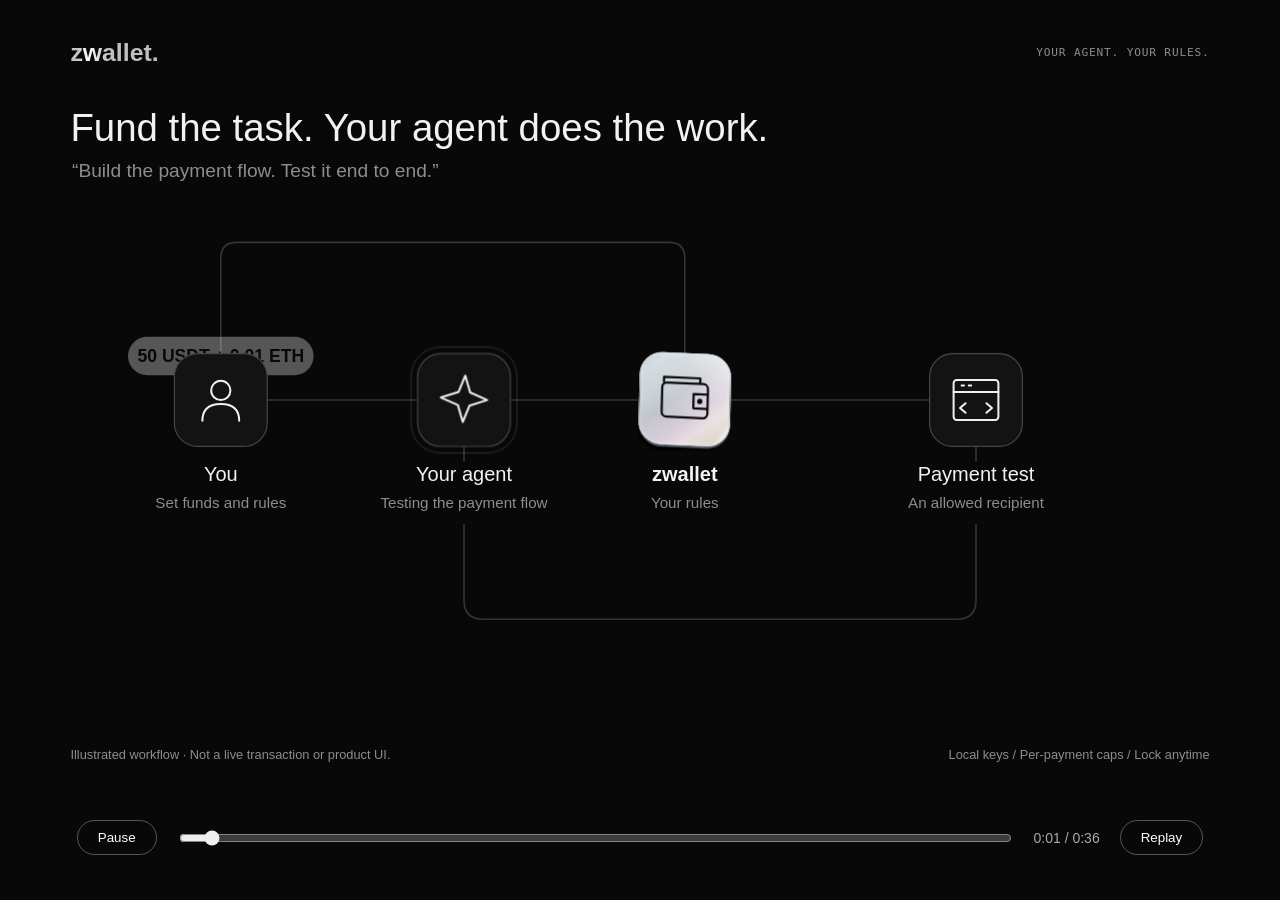
==== docs/animation.html @ b6d59668 "docs: build the zwallet landing page with native motion Add a bilingual landing page, reuse the appr" ====
<!doctype html>
<html lang="ko">
  <meta charset="utf-8" />
  <meta name="viewport" content="width=device-width,initial-scale=1" />
  <title>zwallet — your agent, your rules</title>
  <style>
    * {
      box-sizing: border-box;
    }
    body {
      margin: 0;
      background: #080808;
      color: #f2f2f2;
      font-family:
        "Avenir Next", "Apple SD Gothic Neo", "Noto Sans CJK KR", sans-serif;
    }
    main {
      max-width: 1600px;
      margin: 0 auto;
    }
    svg {
      width: 100%;
      display: block;
    }
    text {
      fill: #f2f2f2;
      font-family: inherit;
    }
    button,
    input {
      accent-color: #eee;
    }
    nav {
      display: flex;
      align-items: center;
      gap: 20px;
      padding: 20px 6%;
      font-size: 14px;
      color: #aaa;
    }
    button {
      border: 1px solid #555;
      border-radius: 30px;
      background: none;
      color: white;
      padding: 9px 20px;
      cursor: pointer;
    }
    input {
      flex: 1;
    }
    .meta {
      font-family: Menlo, monospace;
      letter-spacing: 1px;
    }
    .sub {
      fill: #8d8d8d;
    }
    .route {
      stroke: #353535;
      stroke-width: 2;
      fill: none;
    }
    .node {
      fill: #131313;
      stroke: #464646;
      stroke-width: 1.5;
    }
    .icon {
      fill: none;
      stroke: #f0f0f0;
      stroke-width: 2.5;
      stroke-linecap: round;
      stroke-linejoin: round;
    }
    .shine {
      stroke: #f5f5f5;
      stroke-width: 3;
      fill: none;
      stroke-linecap: round;
    }
    .white {
      fill: #f2f2f2;
    }
    .black {
      fill: #0a0a0a;
    }
    .muted {
      fill: #686868;
    }
    body.render nav,
    body.embed nav {
      display: none;
    }
    body.embed {
      overflow: hidden;
    }
    body.narrow #heading,
    body.narrow #caption,
    body.narrow #wordmark,
    body.narrow #logo-glint,
    body.narrow #chapter,
    body.narrow #footer,
    body.narrow #footer-right,
    body.narrow #closing-url {
      visibility: hidden;
    }
  </style>
  <main>
    <svg
      id="scene"
      viewBox="0 0 1600 1000"
      role="img"
      aria-label="작업비를 맡기면 에이전트의 결제를 지갑이 검사하고 사용 내역이 돌아오는 흐름"
    >
      <defs>
        <clipPath id="wallet-cut">
          <rect x="-58" y="-58" width="116" height="116" rx="29" />
        </clipPath>
        <linearGradient
          id="foil-metal"
          gradientUnits="userSpaceOnUse"
          x1="-80"
          y1="-70"
          x2="80"
          y2="70"
        >
          <stop stop-color="#a0a4a8" />
          <stop offset=".22" stop-color="#f2f1ed" />
          <stop offset=".46" stop-color="#c6c8c9" />
          <stop offset=".70" stop-color="#faf9f4" />
          <stop offset="1" stop-color="#969da4" />
        </linearGradient>
        <linearGradient
          id="foil-spectrum"
          gradientUnits="userSpaceOnUse"
          x1="-110"
          y1="-50"
          x2="110"
          y2="50"
        >
          <stop stop-color="#a8bcd2" />
          <stop offset=".22" stop-color="#b9cbd5" />
          <stop offset=".42" stop-color="#c3a9cf" />
          <stop offset=".61" stop-color="#e5d4ae" />
          <stop offset=".80" stop-color="#b6d3c5" />
          <stop offset="1" stop-color="#a8b7d7" />
        </linearGradient>
        <linearGradient
          id="foil-band"
          gradientUnits="userSpaceOnUse"
          x1="-78"
          y1="0"
          x2="78"
          y2="0"
        >
          <stop stop-color="white" stop-opacity="0" />
          <stop offset=".30" stop-color="white" stop-opacity="0" />
          <stop offset=".46" stop-color="white" stop-opacity=".12" />
          <stop offset=".51" stop-color="white" stop-opacity=".92" />
          <stop offset=".57" stop-color="white" stop-opacity=".25" />
          <stop offset=".72" stop-color="white" stop-opacity="0" />
          <stop offset="1" stop-color="white" stop-opacity="0" />
        </linearGradient>
        <radialGradient
          id="foil-light"
          gradientUnits="userSpaceOnUse"
          cx="0"
          cy="0"
          r="100"
        >
          <stop stop-color="white" stop-opacity=".64" />
          <stop offset=".5" stop-color="white" stop-opacity=".16" />
          <stop offset="1" stop-color="white" stop-opacity="0" />
        </radialGradient>
        <linearGradient
          id="foil-rim"
          gradientUnits="userSpaceOnUse"
          x1="-58"
          y1="-58"
          x2="58"
          y2="58"
        >
          <stop stop-color="#fafafa" />
          <stop offset=".28" stop-color="#d0d5dc" />
          <stop offset=".5" stop-color="#7b828a" />
          <stop offset=".73" stop-color="#e4d9d1" />
          <stop offset="1" stop-color="#fafafa" />
        </linearGradient>
        <pattern
          id="foil-grain"
          width="2.8"
          height="2.8"
          patternUnits="userSpaceOnUse"
          patternTransform="rotate(-32)"
        >
          <path
            d="M 0 .7 H 2.8"
            stroke="white"
            stroke-opacity=".24"
            stroke-width=".5"
          />
          <path
            d="M 0 2 H 2.8"
            stroke="#535a65"
            stroke-opacity=".10"
            stroke-width=".45"
          />
        </pattern>
        <linearGradient
          id="logo-light"
          gradientUnits="userSpaceOnUse"
          x1="70"
          y1="0"
          x2="140"
          y2="0"
        >
          <stop stop-color="#bfbfbf" />
          <stop offset=".30" stop-color="#c4c4c4" />
          <stop offset=".48" stop-color="#fff" />
          <stop offset=".59" stop-color="#eeeeee" />
          <stop offset=".80" stop-color="#c4c4c4" />
          <stop offset="1" stop-color="#bfbfbf" />
        </linearGradient>
      </defs>
      <rect width="1600" height="1000" fill="#080808" />
      <text
        id="wordmark"
        x="88"
        y="76"
        font-size="31"
        font-weight="600"
        style="fill: url(#logo-light)"
      >
        zwallet.
      </text>
      <g id="logo-glint" fill="#f9f9f9">
        <path d="M 0 -6 Q 1 -1 6 0 Q 1 1 0 6 Q -1 1 -6 0 Q -1 -1 0 -6" />
      </g>
      <text
        id="chapter"
        x="1512"
        y="70"
        text-anchor="end"
        font-size="14"
        class="sub meta"
      >
        YOUR AGENT. YOUR RULES.
      </text>
      <text id="heading" x="88" y="176" font-size="48" font-weight="500">
        작업비를 맡기면, 일은 에이전트가.
      </text>
      <text id="caption" x="90" y="221" font-size="24" class="sub">
        “결제 기능 만들고, 테스트까지 끝내줘.”
      </text>

      <path
        id="fund-path"
        class="route"
        d="M 276 480 V 323 Q 276 303 296 303 H 836 Q 856 303 856 323 V 444"
      />
      <path id="request-path" class="route" d="M 638 500 H 798" />
      <path id="payment-path" class="route" d="M 914 500 H 1162" />
      <path
        id="result-path"
        class="route"
        d="M 1220 558 V 750 Q 1220 774 1196 774 H 604 Q 580 774 580 750 V 558"
      />
      <path id="task-path" class="route" d="M 334 500 H 522" />

      <g id="fund-pulse">
        <path
          id="fund-light"
          class="shine"
          d="M 276 480 V 323 Q 276 303 296 303 H 836 Q 856 303 856 323 V 444"
        />
        <g id="fund-label">
          <rect
            x="-116"
            y="-24"
            width="232"
            height="48"
            rx="24"
            fill="#f2f2f2"
          />
          <text
            text-anchor="middle"
            y="8"
            class="black"
            font-size="22"
            font-weight="600"
          >
            50 USDT + 0.01 ETH
          </text>
        </g>
      </g>
      <g id="req-pulse">
        <path id="req-light" class="shine" d="M 638 500 H 798" />
        <g id="req-label">
          <rect
            x="-56"
            y="-21"
            width="112"
            height="42"
            rx="21"
            fill="#f2f2f2"
          />
          <text
            text-anchor="middle"
            y="7"
            class="black"
            font-size="21"
            font-weight="600"
          >
            2 USDT
          </text>
        </g>
      </g>
      <g id="pay-pulse">
        <path id="pay-light" class="shine" d="M 914 500 H 1162" />
        <circle id="pay-dot" r="6" fill="#f5f5f5" />
      </g>
      <path
        id="result-light"
        class="shine"
        d="M 1220 558 V 750 Q 1220 774 1196 774 H 604 Q 580 774 580 750 V 558"
      />
      <path id="report-light" class="shine" d="M 522 500 H 334" />
      <path id="task-light" class="shine" d="M 334 500 H 522" />

      <g id="you" transform="translate(276 500)">
        <rect class="node" x="-58" y="-58" width="116" height="116" rx="29" />
        <g class="icon">
          <circle cy="-12" r="12" />
          <path d="M -23 26 Q -23 5 0 5 Q 23 5 23 26" />
        </g>
        <rect x="-145" y="77" width="290" height="78" fill="#080808" />
        <text y="101" text-anchor="middle" font-size="25">나</text>
        <text
          id="you-status"
          y="135"
          text-anchor="middle"
          class="sub"
          font-size="19"
        >
          한 번 정해두면
        </text>
      </g>
      <g id="agent" transform="translate(580 500)">
        <rect class="node" x="-58" y="-58" width="116" height="116" rx="29" />
        <rect
          id="agent-ring"
          x="-66"
          y="-66"
          width="132"
          height="132"
          rx="36"
          fill="none"
          stroke="#aaa"
        />
        <g id="agent-spark" class="icon">
          <path
            d="M 0 -28 L 7 -8 L 28 0 L 7 8 L 0 28 L -7 8 L -28 0 L -7 -8 Z"
          />
        </g>
        <rect x="-145" y="77" width="290" height="78" fill="#080808" />
        <text y="101" text-anchor="middle" font-size="25">내 에이전트</text>
        <text
          id="agent-status"
          y="135"
          text-anchor="middle"
          class="sub"
          font-size="19"
        >
          작업을 받았습니다
        </text>
      </g>
      <g id="wallet" transform="translate(856 500)">
        <rect
          id="wallet-shadow"
          x="-58"
          y="-53"
          width="116"
          height="116"
          rx="29"
          fill="#000"
          opacity=".65"
        />
        <g id="wallet-face">
          <rect
            x="-58"
            y="-55"
            width="116"
            height="116"
            rx="29"
            fill="#535963"
          />
          <rect
            x="-58"
            y="-58"
            width="116"
            height="116"
            rx="29"
            fill="url(#foil-metal)"
          />
          <g id="wallet-foil" clip-path="url(#wallet-cut)">
            <rect
              x="-60"
              y="-60"
              width="120"
              height="120"
              fill="url(#foil-spectrum)"
              opacity=".42"
            />
            <rect
              x="-60"
              y="-60"
              width="120"
              height="120"
              fill="url(#foil-grain)"
            />
            <rect
              x="-60"
              y="-60"
              width="120"
              height="120"
              fill="url(#foil-light)"
            />
            <rect
              x="-60"
              y="-60"
              width="120"
              height="120"
              fill="url(#foil-band)"
              opacity=".78"
            />
          </g>
          <rect
            x="-57.3"
            y="-57.3"
            width="114.6"
            height="114.6"
            rx="28.3"
            fill="none"
            stroke="url(#foil-rim)"
            stroke-width="1.4"
          />
          <rect
            x="-54.6"
            y="-54.6"
            width="109.2"
            height="109.2"
            rx="26"
            fill="none"
            stroke="#fff"
            stroke-opacity=".32"
            stroke-width=".65"
          />

          <g
            id="wallet-icon"
            fill="none"
            stroke="#080808"
            stroke-width="2.8"
            stroke-linejoin="round"
          >
            <rect x="-29" y="-20" width="58" height="43" rx="6" />
            <path d="M -27 -20 V -27 H 19 V -20 M 29 -7 H 11 V 11 H 29" />
            <circle cx="19" cy="2" r="2" fill="#080808" />
          </g>
          <g
            id="wallet-deny"
            stroke="#080808"
            stroke-width="4"
            stroke-linecap="round"
          >
            <path d="M -16 -16 L 16 16 M 16 -16 L -16 16" />
          </g>
          <g
            id="wallet-lock"
            fill="none"
            stroke="#080808"
            stroke-width="3"
            stroke-linejoin="round"
          >
            <rect x="-23" y="-4" width="46" height="36" rx="5" />
            <path d="M -14 -4 V -17 A 14 14 0 0 1 14 -17 V -4" />
            <circle cy="12" r="3" fill="#080808" />
          </g>
        </g>
        <rect
          id="wallet-ring"
          x="-66"
          y="-66"
          width="132"
          height="132"
          rx="36"
          fill="none"
          stroke="#aaa"
        />
        <rect x="-145" y="77" width="290" height="78" fill="#080808" />
        <text y="101" text-anchor="middle" font-size="25" font-weight="600">
          zwallet
        </text>
        <text
          id="wallet-status"
          y="135"
          text-anchor="middle"
          class="sub"
          font-size="19"
        >
          내가 정한 규칙
        </text>
      </g>
      <g id="payee" transform="translate(1220 500)">
        <rect class="node" x="-58" y="-58" width="116" height="116" rx="29" />
        <g id="payee-icon" class="icon">
          <rect x="-28" y="-25" width="56" height="50" rx="4" />
          <path
            d="M -28 -10 H 28 M -18 -18 H -15 M -9 -18 H -6 M -13 4 L -20 10 L -13 16 M 13 4 L 20 10 L 13 16"
          />
        </g>
        <g id="payee-check" class="icon">
          <path d="M -22 0 L -6 16 L 25 -18" stroke-width="4" />
        </g>
        <rect x="-145" y="77" width="290" height="78" fill="#080808" />
        <text y="101" text-anchor="middle" font-size="25">결제 테스트</text>
        <text
          id="payee-status"
          y="135"
          text-anchor="middle"
          class="sub"
          font-size="19"
        >
          허용한 수취인
        </text>
      </g>

      <g id="rules" transform="translate(705 346)">
        <rect width="390" height="55" rx="12" fill="#111" stroke="#484848" />
        <g id="rule-check" class="icon" transform="translate(25 27)">
          <path d="M -7 0 L -2 5 L 8 -6" />
        </g>
        <text id="rule-text" x="52" y="35" font-size="21">
          수취인 · 1회 한도 · 접근 시간
        </text>
      </g>
      <g id="balance" transform="translate(865 280)">
        <text x="0" y="0" text-anchor="middle" font-size="19" class="sub">
          작업용 지갑
        </text>
        <text
          id="balance-main"
          x="0"
          y="40"
          text-anchor="middle"
          font-size="31"
          font-weight="500"
        >
          50 USDT
        </text>
      </g>
      <g id="receipt" transform="translate(470 710)">
        <rect width="660" height="190" rx="18" fill="#151515" stroke="#777" />
        <circle cx="41" cy="42" r="15" fill="#f2f2f2" />
        <path
          d="M 34 42 L 39 47 L 48 37"
          stroke="#080808"
          stroke-width="2.2"
          fill="none"
        />
        <text x="70" y="50" font-size="26" font-weight="600">
          결제 테스트 완료
        </text>
        <text x="28" y="95" font-size="20" class="sub">결제</text>
        <text x="632" y="95" text-anchor="end" font-size="22">2 USDT</text>
        <text x="28" y="132" font-size="20" class="sub">네트워크 수수료</text>
        <text x="632" y="132" text-anchor="end" font-size="22">
          0.00002 ETH
        </text>
        <text x="28" y="169" font-size="20" class="sub">남은 작업비</text>
        <text x="632" y="169" text-anchor="end" font-size="22">
          48 USDT + 0.00998 ETH
        </text>
      </g>
      <g id="safety-note" transform="translate(470 723)">
        <rect width="660" height="150" rx="18" fill="#111" stroke="#555" />
        <text
          id="safety-title"
          x="30"
          y="49"
          font-size="27"
          font-weight="500"
        />
        <text id="safety-body" x="30" y="87" font-size="22" class="sub" />
        <text id="safety-detail" x="30" y="122" font-size="20" class="sub" />
      </g>
      <g id="future">
        <g fill="none" stroke="#575757" stroke-width="2" stroke-dasharray="6 7">
          <path d="M 914 500 H 1000 V 354 H 1110" />
          <path d="M 1000 500 V 524 H 1110" />
          <path d="M 1000 524 V 694 H 1110" />
        </g>
        <g transform="translate(1110 300)">
          <rect width="370" height="108" rx="22" class="node" />
          <g class="icon" transform="translate(44 49)">
            <rect x="-21" y="-17" width="42" height="34" rx="4" />
            <path d="M -12 -6 H 12 M -12 3 H 6" />
          </g>
          <text id="future-service" x="82" y="46" font-size="26">
            서비스 결제
          </text>
          <text
            id="future-service-sub"
            x="82"
            y="77"
            font-size="18"
            class="sub"
          >
            필요한 API와 도구
          </text>
          <rect x="295" y="15" width="58" height="26" rx="6" fill="#303030" />
          <text x="324" y="34" text-anchor="middle" font-size="15">WIP</text>
        </g>
        <g transform="translate(1110 470)">
          <rect width="370" height="108" rx="22" class="node" />
          <g class="icon" transform="translate(44 49)">
            <path
              d="M -22 -14 H -15 L -8 14 H 18 L 24 -6 H -12 M -5 23 H -4 M 15 23 H 16"
            />
          </g>
          <text id="future-buy" x="82" y="46" font-size="26">물건 구매</text>
          <text id="future-buy-sub" x="82" y="77" font-size="18" class="sub">
            내가 요청한 상품
          </text>
          <rect x="295" y="15" width="58" height="26" rx="6" fill="#303030" />
          <text x="324" y="34" text-anchor="middle" font-size="15">WIP</text>
        </g>
        <g transform="translate(1110 640)">
          <rect width="370" height="108" rx="22" class="node" />
          <g class="icon" transform="translate(44 49)">
            <path
              d="M -18 -22 H 12 L 22 -12 V 24 H -18 Z M 12 -22 V -12 H 22 M -7 -2 H 11 M -7 8 H 11 M -7 18 H 5"
            />
          </g>
          <text id="future-invest" x="82" y="46" font-size="26">투자 실행</text>
          <text id="future-invest-sub" x="82" y="77" font-size="18" class="sub">
            내가 정한 투자 지시
          </text>
          <rect x="295" y="15" width="58" height="26" rx="6" fill="#303030" />
          <text x="324" y="34" text-anchor="middle" font-size="15">WIP</text>
        </g>
        <text
          id="future-note"
          x="856"
          y="840"
          text-anchor="middle"
          font-size="21"
          class="sub"
        >
          미래 연동 구상 · 아직 구현되지 않았습니다.
        </text>
      </g>
      <text id="closing-url" x="88" y="858" font-size="25" class="sub">
        github.com/2lab-ai/zwallet
      </text>
      <text id="footer" x="88" y="949" font-size="16" class="sub">
        작동 원리 예시 · 실제 거래 녹화나 제품 화면이 아닙니다.
      </text>
      <text
        id="footer-right"
        x="1512"
        y="949"
        text-anchor="end"
        font-size="16"
        class="sub"
      >
        로컬 키 / 거래별 한도 / 언제든 잠금
      </text>
    </svg>
    <nav>
      <button id="toggle">일시 정지</button
      ><input
        id="seek"
        aria-label="재생 위치"
        type="range"
        min="0"
        max="36"
        step="0.016667"
        value="0"
      /><span id="time">0:00 / 0:36</span><button id="replay">다시 보기</button>
    </nav>
  </main>
  <script>
    const $ = (id) => document.getElementById(id),
      clamp = (x) => Math.max(0, Math.min(1, x));
    const ease = (x) => {
        x = clamp(x);
        return x * x * (3 - 2 * x);
      },
      fade = (id, a) => $(id).setAttribute("opacity", clamp(a));
    const between = (t, a, b, d = 0.45) =>
      ease((t - a) / d) * ease((b - t) / d);
    const ko = new URLSearchParams(location.search).get("lang") === "ko";
    const tr = (a, b) => (ko ? a : b),
      txt = (id, a, b) => ($(id).textContent = tr(a, b));
    document.documentElement.lang = ko ? "ko" : "en";
    $("scene").setAttribute(
      "aria-label",
      tr(
        "에이전트에게 작업비를 맡기고, 지갑의 규칙으로 결제를 제어하고, 결과를 받는 흐름",
        "Fund your agent, control payments with wallet rules, and receive the results",
      ),
    );
    const labels = {
      you: ["나", "You"],
      agent: ["내 에이전트", "Your agent"],
      payee: ["결제 테스트", "Payment test"],
    };
    for (const [id, label] of Object.entries(labels))
      $(id).querySelector("text").textContent = tr(...label);
    const receiptTexts = $("receipt").querySelectorAll("text");
    [
      "결제 테스트 완료|Payment test complete",
      "결제|Payment",
      "2 USDT|2 USDT",
      "네트워크 수수료|Network fee",
      "0.00002 ETH|0.00002 ETH",
      "남은 작업비|Funds left",
      "48 USDT + 0.00998 ETH|48 USDT + 0.00998 ETH",
    ].forEach((x, i) => (receiptTexts[i].textContent = tr(...x.split("|"))));
    txt("future-service", "서비스 결제", "Services");
    txt("future-service-sub", "필요한 API와 도구", "APIs and tools");
    txt("future-buy", "물건 구매", "Shopping");
    txt("future-buy-sub", "내가 요청한 상품", "Items you ask for");
    txt("future-invest", "투자 실행", "Investing");
    txt("future-invest-sub", "내가 정한 투자 지시", "Your investment mandate");
    txt(
      "future-note",
      "미래 연동 구상 · 아직 구현되지 않았습니다.",
      "Future integrations · Not implemented yet.",
    );
    $("balance").querySelector("text").textContent = tr(
      "작업용 지갑",
      "Task wallet",
    );
    const paths = ["fund", "req", "pay", "result", "task", "report"],
      lengths = {};
    for (const key of paths) lengths[key] = $(key + "-light").getTotalLength();
    function pulse(key, p, span = 75) {
      const node = $(key + "-light"),
        n = lengths[key],
        pos = clamp(p) * n;
      node.setAttribute("stroke-dasharray", `${span} ${n + span}`);
      node.setAttribute("stroke-dashoffset", String(span - pos));
      fade(
        key + "-light",
        p > 0 && p < 1 ? ease(p / 0.12) * ease((1 - p) / 0.12) : 0,
      );
      return node.getPointAtLength(pos);
    }
    // A shallow 3D tilt orbit, projected onto the SVG plane. The lettering stays upright.
    // Surface lighting follows the same phase; there are no wall-clock/CSS animations.
    function drawMaterial(t, activity) {
      const calm = between(t, 14.5, 24.8, 0.8),
        motion = 1 - 0.94 * calm;
      const theta = (2 * Math.PI * t) / 9,
        rx = 0.18 * Math.cos(theta) * motion,
        ry = 0.23 * Math.sin(theta) * motion,
        rz = 0.026 * Math.sin(theta + 0.5) * motion;
      const cx = Math.cos(rx),
        sx = Math.sin(rx),
        cy = Math.cos(ry),
        sy = Math.sin(ry),
        cz = Math.cos(rz),
        sz = Math.sin(rz);
      const matrix = [
        cy * cz - sx * sy * sz,
        cy * sz + sx * sy * cz,
        -cx * sz,
        cx * cz,
        0,
        -1.5 * Math.sin(theta) * motion,
      ];
      $("wallet-face").setAttribute("transform", `matrix(${matrix.join(" ")})`);
      $("wallet-shadow").setAttribute(
        "transform",
        `translate(${sy * -12} ${sx * 12}) scale(${1 - 0.02 * motion})`,
      );
      $("foil-metal").setAttribute(
        "gradientTransform",
        `rotate(${16 * Math.sin(theta)})`,
      );
      $("foil-spectrum").setAttribute(
        "gradientTransform",
        `translate(${50 * Math.sin(theta)} ${36 * Math.cos(theta)}) rotate(${28 * Math.sin(theta + 0.7)})`,
      );
      $("foil-band").setAttribute(
        "gradientTransform",
        `translate(${98 * Math.sin(theta)} ${26 * Math.cos(theta)}) rotate(${26 + 14 * Math.cos(theta)})`,
      );
      $("foil-light").setAttribute("cx", String(72 * Math.sin(theta)));
      $("foil-light").setAttribute("cy", String(-68 * Math.cos(theta)));
      $("foil-rim").setAttribute(
        "gradientTransform",
        `rotate(${(theta * 180) / Math.PI})`,
      );
      fade("wallet-foil", 1 - 0.88 * calm);
      // One soft wordmark sweep per eight seconds; a tiny glint, never a screen flash.
      const u = (((t - 0.55) % 8) + 8) % 8,
        progress = ease(u / 1.5),
        logoX = -20 + 285 * progress;
      $("logo-light").setAttribute("x1", String(logoX));
      $("logo-light").setAttribute("x2", String(logoX + 70));
      const glint = between(u, 0.82, 1.5, 0.28) * (1 - 0.75 * calm),
        box = $("wordmark").getBBox();
      $("logo-glint").setAttribute(
        "transform",
        `translate(${box.x + box.width - 5} ${box.y + 3}) rotate(${15 * Math.sin(u * 3)}) scale(${0.35 + 0.65 * glint})`,
      );
      fade("logo-glint", glint * 0.7);
      const breath = Math.sin((2 * Math.PI * t) / 4),
        energy = Math.min(1, activity + 0.2) * (1 - calm);
      $("agent-spark").setAttribute(
        "transform",
        `translate(0 ${-1.6 * breath * energy}) rotate(${3.2 * breath * energy}) scale(${1 + 0.035 * breath * energy})`,
      );
    }
    const headings = [
      [
        0,
        "작업비를 맡기면, 일은 에이전트가.",
        "Fund the task. Your agent does the work.",
        "“결제 기능 만들고, 테스트까지 끝내줘.”",
        "“Build the payment flow. Test it end to end.”",
      ],
      [
        11.3,
        "내가 받는 건, 결과와 사용 내역.",
        "Get the result. And the receipts.",
        "돈 보내고, 결제하고, 확인하러 돌아오지 않도록.",
        "Your agent handles the payment, verifies it, and reports back.",
      ],
      [
        14.5,
        "정한 선을 넘으면, 여기서 멈춤.",
        "Over the limit? It stops here.",
        "1회 한도는 5 USDT. 20 USDT 요청은 서명하지 않습니다.",
        "A 5 USDT limit per payment. A 20 USDT request gets no signature.",
      ],
      [
        20,
        "접근 종료도, 내가 정합니다.",
        "You decide when access ends.",
        "시간이 만료되거나 내가 잠그면, 새 서명은 종료.",
        "When access expires or you lock the wallet, new signing stops.",
      ],
      [
        24.5,
        "그다음은, 에이전트가 할 수 있는 일들.",
        "A wallet for what agents do next.",
        "내가 지시한 서비스 결제, 구매, 투자로 이어질 수 있도록.",
        "Services, purchases and investing, under your instructions.",
      ],
      [
        32,
        "내 에이전트. 내 돈. 내가 정한 규칙.",
        "Your agent. Your money. Your rules.",
        "오픈소스 지갑. 내 기기의 키. zwallet 서비스 가입 없이.",
        "Open source. Keys on your device. No zwallet service signup.",
      ],
    ];
    window.duration = 36;
    window.draw = (t) => {
      t = Math.max(0, Math.min(window.duration, t));
      const future = ease((t - 24.5) / 1.25),
        denied = between(t, 16.5, 20.1, 0.4),
        locked = between(t, 21.5, 24.9, 0.4);
      let p = t < 19 ? (t - 1.25) / 2 : (t - 20.3) / 1.2;
      let point = pulse("fund", p);
      $("fund-label").setAttribute(
        "transform",
        `translate(${point.x} ${point.y - 35})`,
      );
      $("fund-label").querySelector("text").textContent =
        t < 19 ? "50 USDT + 0.01 ETH" : tr("잠금", "Lock");
      fade(
        "fund-pulse",
        t < 19 ? between(t, 1, 3.8, 0.35) : between(t, 20.2, 22, 0.3),
      );
      p =
        t < 14 ? (t - 4.2) / 1.4 : t < 20 ? (t - 15) / 1.5 : (t - 22.15) / 0.9;
      point = pulse("req", p, 48);
      $("req-label").setAttribute(
        "transform",
        `translate(${point.x} ${point.y - 87})`,
      );
      $("req-label").querySelector("text").textContent =
        t >= 14 && t < 20 ? "20 USDT" : "2 USDT";
      fade(
        "req-pulse",
        t < 14
          ? between(t, 4, 5.9, 0.25)
          : t < 20
            ? between(t, 14.85, 16.9, 0.3)
            : between(t, 22.05, 23.4, 0.3),
      );
      point = pulse("pay", (t - 7.4) / 1.3, 65);
      $("pay-dot").setAttribute("cx", point.x);
      $("pay-dot").setAttribute("cy", point.y);
      fade("pay-pulse", between(t, 7.4, 8.9, 0.25));
      pulse("result", (t - 9.1) / 1.2, 110);
      pulse("report", (t - 10.5) / 0.8, 50);
      pulse("task", (t - 0.3) / 0.75, 50);
      const active =
        between(t, 0.6, 11.3, 0.4) +
        between(t, 14.9, 16.7, 0.3) +
        between(t, 22.1, 23.2, 0.3);
      fade(
        "agent-ring",
        active * (0.22 + 0.28 * (0.5 + 0.5 * Math.sin(t * 3))),
      );
      fade(
        "wallet-ring",
        between(t, 5.5, 7.4, 0.3) * (0.45 + 0.35 * Math.sin(t * 5) ** 2) +
          denied * 0.5 +
          locked * 0.5,
      );
      fade("balance", between(t, 3.4, 5.6, 0.5));
      fade("rules", between(t, 5.5, 8.2, 0.45));
      txt(
        "rule-text",
        t < 6.2
          ? "수취인 확인"
          : t < 6.8
            ? "1회 5 USDT 이내"
            : "남은 접근 시간 28분",
        t < 6.2
          ? "Allowed recipient"
          : t < 6.8
            ? "5 USDT max per payment"
            : "Access expires in 28 min",
      );
      fade("rule-check", ease((t - 5.8) / 0.2));
      fade("payee-check", ease((t - 8.7) / 0.45));
      fade("payee-icon", 1 - ease((t - 8.7) / 0.45));
      fade("receipt", between(t, 11.3, 14.9, 0.65));
      $("receipt").setAttribute(
        "transform",
        `translate(470 ${710 + 24 * (1 - ease((t - 11.3) / 0.65))})`,
      );
      fade("result-path", 1 - ease((t - 11.3) / 0.5));
      fade("payee", 1 - future);
      fade("payment-path", 1 - future);
      fade("fund-path", 1 - future * 0.8);
      fade("wallet-icon", (1 - denied) * (1 - locked));
      fade("wallet-deny", denied);
      fade("wallet-lock", locked);
      fade("safety-note", between(t, 16.5, 24.7, 0.5));
      txt(
        "safety-title",
        t < 20 ? "서명 거절. 돈은 그대로." : "잠금 완료. 새 서명은 종료.",
        t < 20 ? "Refused. Funds stay put." : "Locked. No new signatures.",
      );
      txt(
        "safety-body",
        t < 20
          ? "20 USDT 요청 > 1회 5 USDT 한도"
          : "이미 보낸 거래를 되돌리지는 않습니다.",
        t < 20
          ? "20 USDT requested > 5 USDT per-payment cap"
          : "Transactions already sent are not reversed.",
      );
      txt(
        "safety-detail",
        t < 20
          ? "남은 작업비 48 USDT + 0.00998 ETH"
          : "내 기기의 키 · 신뢰하는 기기에서 사용",
        t < 20
          ? "Funds left: 48 USDT + 0.00998 ETH"
          : "Keys stay on your device · Use a trusted device",
      );
      txt(
        "you-status",
        t < 3.4
          ? "작업비와 규칙을 설정"
          : t < 11.3
            ? "작업은 에이전트에게"
            : t < 20
              ? "결과와 내역을 받습니다"
              : t < 24.5
                ? "내가 접근을 종료"
                : "목표와 규칙은 내가",
        t < 3.4
          ? "Set funds and rules"
          : t < 11.3
            ? "Delegate the work"
            : t < 20
              ? "Results and receipts"
              : t < 24.5
                ? "End signing access"
                : "Your goals and rules",
      );
      txt(
        "agent-status",
        t < 4.2
          ? "결제 기능 테스트 중"
          : t < 8.8
            ? "허용된 결제 실행 중"
            : t < 11.3
              ? "완료 내역 정리 중"
              : t < 14.8
                ? "보고 완료"
                : t < 20
                  ? "20 USDT 결제 요청"
                  : t < 24.5
                    ? "새 요청은 진행 불가"
                    : "내 지시를 실행",
        t < 4.2
          ? "Testing the payment flow"
          : t < 8.8
            ? "Making an allowed payment"
            : t < 11.3
              ? "Preparing the report"
              : t < 14.8
                ? "Reported"
                : t < 20
                  ? "Requests 20 USDT"
                  : t < 24.5
                    ? "New request cannot proceed"
                    : "Acts on your instructions",
      );
      txt(
        "wallet-status",
        t < 5.5
          ? "내가 정한 규칙"
          : t < 7.4
            ? "요청 검사 중"
            : t < 9
              ? "규칙 안에서 승인"
              : t < 16.5
                ? "48 USDT 남음"
                : t < 20
                  ? "한도 초과 · 서명 거절"
                  : t < 21.5
                    ? "접근 종료 요청"
                    : t < 24.5
                      ? "잠금"
                      : "내 기기의 키와 규칙",
        t < 5.5
          ? "Your rules"
          : t < 7.4
            ? "Checking the request"
            : t < 9
              ? "Allowed by your rules"
              : t < 16.5
                ? "48 USDT remaining"
                : t < 20
                  ? "Over limit · Refused"
                  : t < 21.5
                    ? "Ending access"
                    : t < 24.5
                      ? "Locked"
                      : "Local keys and policy",
      );
      txt(
        "payee-status",
        t < 8.7
          ? "허용한 수취인"
          : t < 14.9
            ? "2 USDT 결제 확인"
            : "추가 결제 없음",
        t < 8.7
          ? "An allowed recipient"
          : t < 14.9
            ? "2 USDT confirmed"
            : "No additional payment",
      );
      fade("future", future);
      fade("closing-url", ease((t - 32.7) / 0.8));
      $("chapter").textContent =
        t < 24.1 ? "YOUR AGENT. YOUR RULES." : "FUTURE / WIP";
      fade(
        "chapter",
        t < 23.7
          ? 1
          : t < 24.1
            ? 1 - ease((t - 23.7) / 0.4)
            : ease((t - 24.1) / 0.4),
      );
      txt(
        "footer",
        t < 24.5
          ? "작동 원리 예시 · 실제 거래나 제품 화면이 아닙니다."
          : "미래 연동은 WIP · 투자는 손실이 발생할 수 있습니다.",
        t < 24.5
          ? "Illustrated workflow · Not a live transaction or product UI."
          : "Future integrations are WIP · Investing can result in losses.",
      );
      txt(
        "footer-right",
        t < 14.5
          ? "로컬 키 / 거래별 한도 / 언제든 잠금"
          : t < 24.5
            ? "거래별 한도 ≠ 누적 예산"
            : "로컬 키 / 오픈소스",
        t < 14.5
          ? "Local keys / Per-payment caps / Lock anytime"
          : t < 24.5
            ? "Per-payment caps ≠ cumulative budgets"
            : "Local keys / Open source",
      );
      let i = headings.findLastIndex((h) => t >= h[0]);
      const row = headings[i],
        next = headings[i + 1];
      $("heading").textContent = row[ko ? 1 : 2];
      $("caption").textContent = row[ko ? 3 : 4];
      const alpha =
        (i === 0 ? 1 : ease((t - row[0]) / 0.4)) *
        (next ? ease((next[0] - t) / 0.4) : 1);
      fade("heading", alpha);
      fade("caption", alpha);
      drawMaterial(t, active);
      $("seek").value = t;
      $("time").textContent =
        `0:${String(Math.floor(t)).padStart(2, "0")} / 0:36`;
    };
  </script>
  <script src="assets/animation-player.js?v=landing-20261102"></script>
</html>
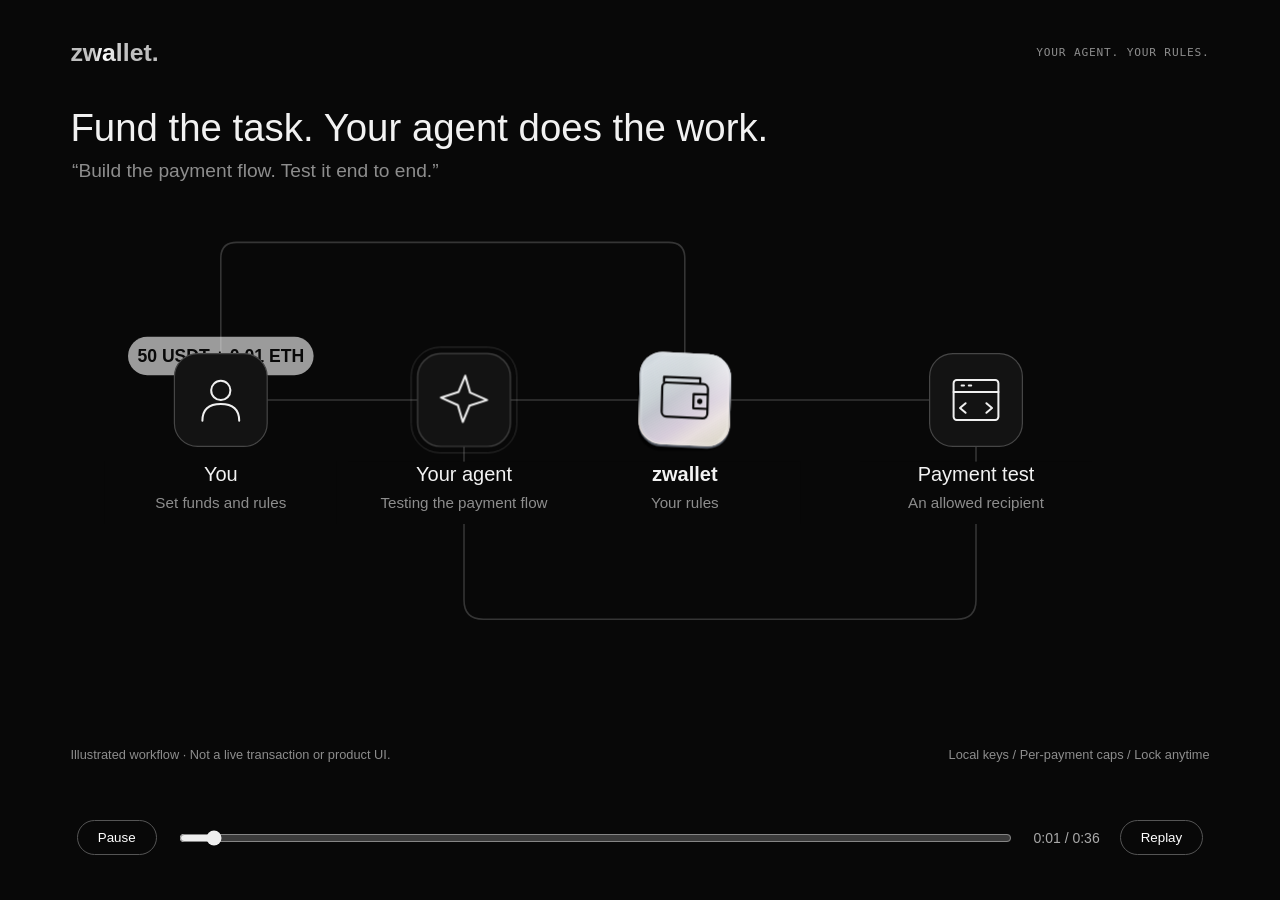
==== commit 60aa1407: "fix: retain landing controls while the animation loads Initialize the selected-language frame after " ====
--- a/docs/animation.html
+++ b/docs/animation.html
@@ -1126,5 +1126,5 @@
         `0:${String(Math.floor(t)).padStart(2, "0")} / 0:36`;
     };
   </script>
-  <script src="assets/animation-player.js?v=landing-20261102"></script>
+  <script src="assets/animation-player.js?v=landing-20261102b"></script>
 </html>
